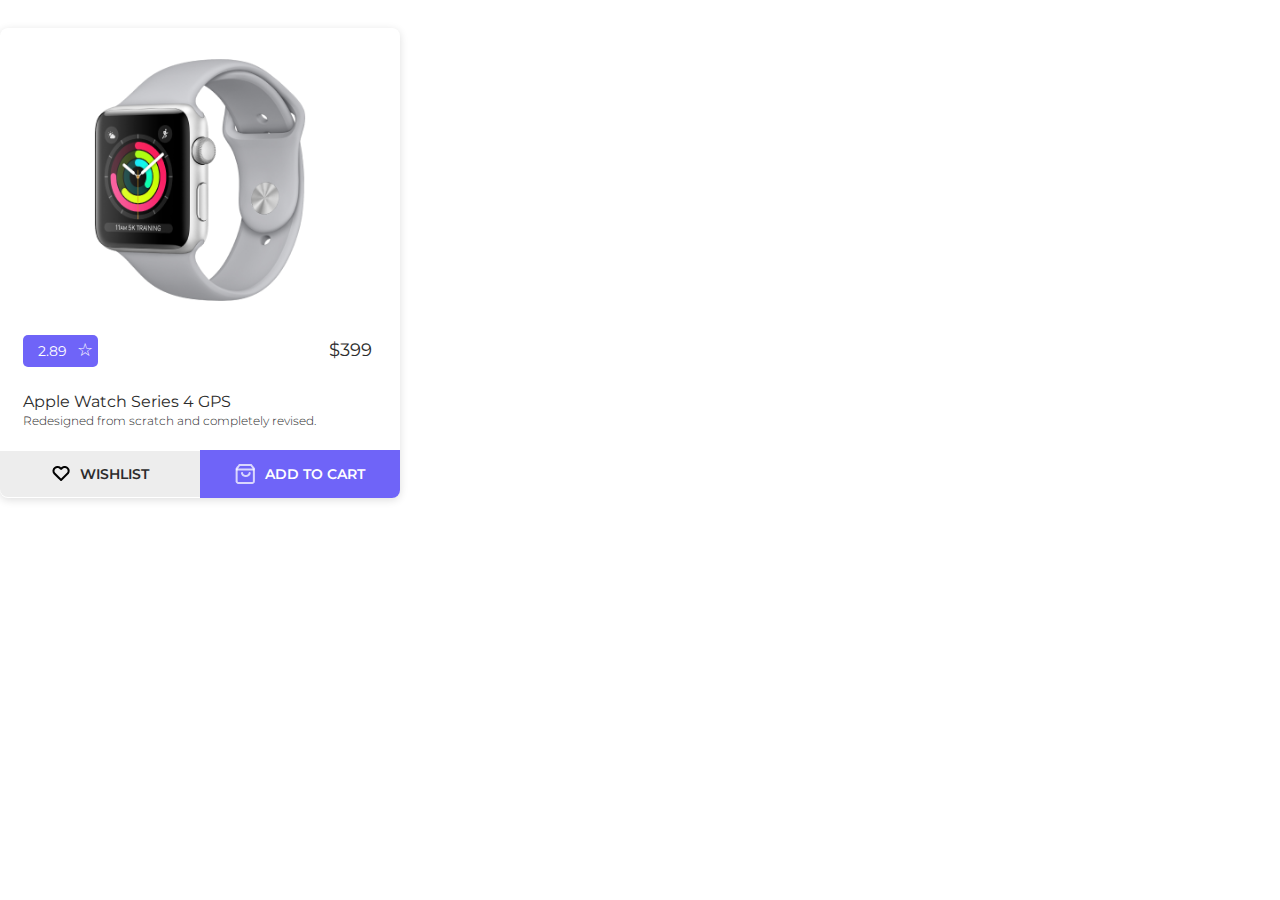
==== src/module-1/cards-list-v1/index.html @ d5ab5c95 "add card and cards layout" ====
<!DOCTYPE html>
<html lang="en">
<head>
    <meta charset="UTF-8">
    <meta http-equiv="X-UA-Compatible" content="IE=edge">
    <meta name="viewport" content="width=device-width, initial-scale=1.0">
    <title>Store</title>
    <link rel="stylesheet" href="css/style.min.css">
</head>
<body>
    <div class="cards">
        <div class="card">
            <div class="card__wrapper">
                <img class="card__img" src="./assets/apple-watch.png" alt="watch">
                <div class="card__rate-price">
                    <div class="rating"><span>2.89</span>&#9734;</div>
                    <div class="price">$<span>399</span></div>
                </div>
                <h3 class="card__title">Apple Watch Series 4 GPS</h3>
                <div class="card__descr">Redesigned from scratch and completely revised.</div>
            </div>
            <div class="card__buttons">
                <button class="wishlist"><img src="./assets/heart_black.png" alt="heart"><span>Wishlist</span></button>
                <button class="to-cart"><img src="./assets/shopping-bag.png" alt="bag"><span>Add to cart</span></button>
            </div>
        </div>
    </div>
</body>
</html>
---- src/module-1/cards-list-v1/css/style.min.css ----
@import url(https://fonts.googleapis.com/css2?family=Montserrat:wght@300;400;600&display=swap);*{font-family:Montserrat,sans-serif;box-sizing:border-box;margin:0;padding:0}.cards{padding-top:28px;display:flex;flex-wrap:wrap;justify-content:space-between;row-gap:16px}.cards .card{width:400px;border-radius:8px;background:#fff;padding-top:31px;box-shadow:0 2px 8px rgba(0,0,0,.135216)}.cards .card__wrapper{padding:0 23px;display:flex;flex-direction:column;align-items:center}.cards .card__img{max-width:60%}.cards .card__rate-price{padding-top:34px;width:100%;display:flex;flex-direction:row;justify-content:space-between}.cards .card__rate-price .rating{padding:5px;font-weight:400;font-size:18px;line-height:21px;color:#fff;background-color:#6f64f8;border-radius:5px}.cards .card__rate-price .rating span{font-size:14px;line-height:21px;padding:10px}.cards .card__rate-price .price{padding:5px;font-weight:400;font-size:18px;line-height:21px;color:#2c2c2c}.cards .card__title{padding-top:25px;font-weight:400;font-size:16px;line-height:19px;color:#2c2c2c;text-align:left;width:100%}.cards .card__descr{padding-top:3px;font-weight:300;font-size:12px;line-height:14px;color:#2c2c2c;text-align:left;width:100%}.cards .card__buttons{padding-top:22px;width:100%;display:flex;align-items:center}.cards .card__buttons .wishlist{display:flex;justify-content:center;align-items:center;padding:14px 0;background-color:#ededed;font-weight:600;font-size:14px;line-height:18px;color:#2c2c2c;text-transform:uppercase;width:50%;border:none;border-radius:0 0 0 8px}.cards .card__buttons .wishlist img{padding-right:10px}.cards .card__buttons .to-cart{display:flex;justify-content:center;align-items:center;padding:14px 0;background-color:#6f64f8;font-weight:600;font-size:14px;line-height:18px;color:#fff;text-transform:uppercase;width:50%;border:none;border-radius:0 0 8px 0}.cards .card__buttons .to-cart img{padding-right:10px}
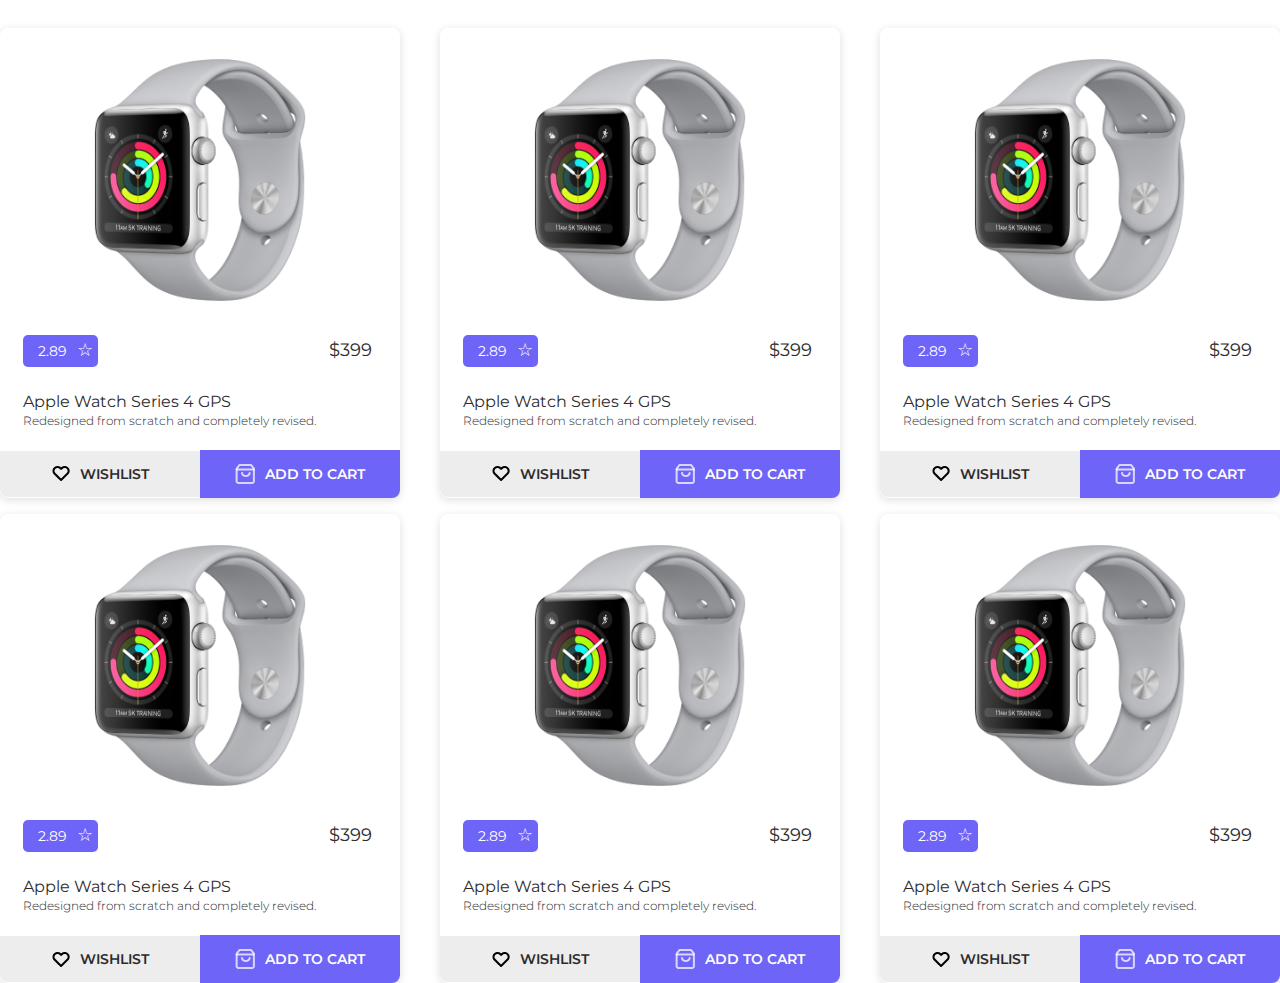
==== commit e0e8f668: "Update index.html" ====
--- a/src/module-1/cards-list-v1/index.html
+++ b/src/module-1/cards-list-v1/index.html
@@ -24,6 +24,81 @@
                 <button class="to-cart"><img src="./assets/shopping-bag.png" alt="bag"><span>Add to cart</span></button>
             </div>
         </div>
+      <div class="card">
+            <div class="card__wrapper">
+                <img class="card__img" src="./assets/apple-watch.png" alt="watch">
+                <div class="card__rate-price">
+                    <div class="rating"><span>2.89</span>&#9734;</div>
+                    <div class="price">$<span>399</span></div>
+                </div>
+                <h3 class="card__title">Apple Watch Series 4 GPS</h3>
+                <div class="card__descr">Redesigned from scratch and completely revised.</div>
+            </div>
+            <div class="card__buttons">
+                <button class="wishlist"><img src="./assets/heart_black.png" alt="heart"><span>Wishlist</span></button>
+                <button class="to-cart"><img src="./assets/shopping-bag.png" alt="bag"><span>Add to cart</span></button>
+            </div>
+        </div>
+      <div class="card">
+            <div class="card__wrapper">
+                <img class="card__img" src="./assets/apple-watch.png" alt="watch">
+                <div class="card__rate-price">
+                    <div class="rating"><span>2.89</span>&#9734;</div>
+                    <div class="price">$<span>399</span></div>
+                </div>
+                <h3 class="card__title">Apple Watch Series 4 GPS</h3>
+                <div class="card__descr">Redesigned from scratch and completely revised.</div>
+            </div>
+            <div class="card__buttons">
+                <button class="wishlist"><img src="./assets/heart_black.png" alt="heart"><span>Wishlist</span></button>
+                <button class="to-cart"><img src="./assets/shopping-bag.png" alt="bag"><span>Add to cart</span></button>
+            </div>
+        </div>
+      <div class="card">
+            <div class="card__wrapper">
+                <img class="card__img" src="./assets/apple-watch.png" alt="watch">
+                <div class="card__rate-price">
+                    <div class="rating"><span>2.89</span>&#9734;</div>
+                    <div class="price">$<span>399</span></div>
+                </div>
+                <h3 class="card__title">Apple Watch Series 4 GPS</h3>
+                <div class="card__descr">Redesigned from scratch and completely revised.</div>
+            </div>
+            <div class="card__buttons">
+                <button class="wishlist"><img src="./assets/heart_black.png" alt="heart"><span>Wishlist</span></button>
+                <button class="to-cart"><img src="./assets/shopping-bag.png" alt="bag"><span>Add to cart</span></button>
+            </div>
+        </div>
+      <div class="card">
+            <div class="card__wrapper">
+                <img class="card__img" src="./assets/apple-watch.png" alt="watch">
+                <div class="card__rate-price">
+                    <div class="rating"><span>2.89</span>&#9734;</div>
+                    <div class="price">$<span>399</span></div>
+                </div>
+                <h3 class="card__title">Apple Watch Series 4 GPS</h3>
+                <div class="card__descr">Redesigned from scratch and completely revised.</div>
+            </div>
+            <div class="card__buttons">
+                <button class="wishlist"><img src="./assets/heart_black.png" alt="heart"><span>Wishlist</span></button>
+                <button class="to-cart"><img src="./assets/shopping-bag.png" alt="bag"><span>Add to cart</span></button>
+            </div>
+        </div>
+      <div class="card">
+            <div class="card__wrapper">
+                <img class="card__img" src="./assets/apple-watch.png" alt="watch">
+                <div class="card__rate-price">
+                    <div class="rating"><span>2.89</span>&#9734;</div>
+                    <div class="price">$<span>399</span></div>
+                </div>
+                <h3 class="card__title">Apple Watch Series 4 GPS</h3>
+                <div class="card__descr">Redesigned from scratch and completely revised.</div>
+            </div>
+            <div class="card__buttons">
+                <button class="wishlist"><img src="./assets/heart_black.png" alt="heart"><span>Wishlist</span></button>
+                <button class="to-cart"><img src="./assets/shopping-bag.png" alt="bag"><span>Add to cart</span></button>
+            </div>
+        </div>
     </div>
 </body>
-</html>+</html>
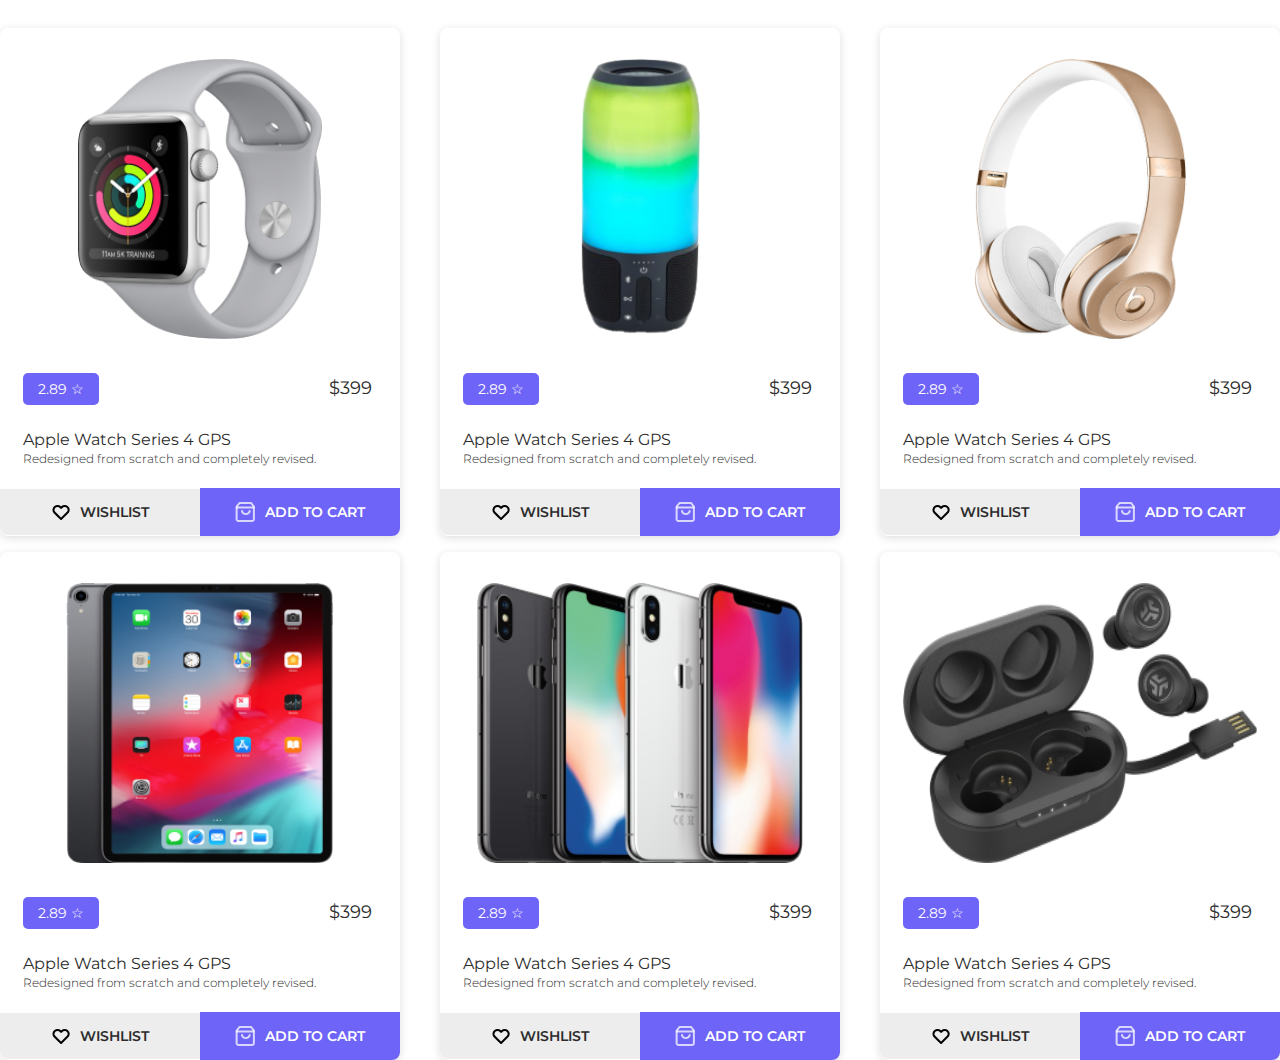
==== commit 63e44b83: "fix issues from feedbacks" ====
--- a/src/module-1/cards-list-v1/index.html
+++ b/src/module-1/cards-list-v1/index.html
@@ -5,98 +5,171 @@
     <meta http-equiv="X-UA-Compatible" content="IE=edge">
     <meta name="viewport" content="width=device-width, initial-scale=1.0">
     <title>Store</title>
-    <link rel="stylesheet" href="css/style.min.css">
+    <link rel="stylesheet" href="css/general.css">
+    <link rel="stylesheet" href="css/style.css">
 </head>
 <body>
     <div class="cards">
         <div class="card">
             <div class="card__wrapper">
-                <img class="card__img" src="./assets/apple-watch.png" alt="watch">
+                <div class="card__img-wrapper">
+                    <img class="card__img" src="./assets/apple-watch.png" alt="watch">
+                </div>
                 <div class="card__rate-price">
-                    <div class="rating"><span>2.89</span>&#9734;</div>
-                    <div class="price">$<span>399</span></div>
+                    <div class="rating">
+                        <span>2.89</span>
+                    </div>
+                    <div class="price">
+                        <span>399</span>
+                    </div>
                 </div>
                 <h3 class="card__title">Apple Watch Series 4 GPS</h3>
                 <div class="card__descr">Redesigned from scratch and completely revised.</div>
             </div>
             <div class="card__buttons">
-                <button class="wishlist"><img src="./assets/heart_black.png" alt="heart"><span>Wishlist</span></button>
-                <button class="to-cart"><img src="./assets/shopping-bag.png" alt="bag"><span>Add to cart</span></button>
+                <button class="wishlist">
+                    <img src="./assets/heart_black.png" alt="heart">
+                    <span>Wishlist</span>
+                </button>
+                <button class="to-cart">
+                    <img src="./assets/shopping-bag.png" alt="bag">
+                    <span>Add to cart</span>
+                </button>
             </div>
         </div>
       <div class="card">
             <div class="card__wrapper">
-                <img class="card__img" src="./assets/apple-watch.png" alt="watch">
+                <div class="card__img-wrapper">
+                    <img class="card__img" src="./assets/jbl-speaker.png" alt="jbl-speaker">
+                </div>
                 <div class="card__rate-price">
-                    <div class="rating"><span>2.89</span>&#9734;</div>
-                    <div class="price">$<span>399</span></div>
+                    <div class="rating">
+                        <span>2.89</span>
+                    </div>
+                    <div class="price">
+                        <span>399</span>
+                    </div>
                 </div>
                 <h3 class="card__title">Apple Watch Series 4 GPS</h3>
                 <div class="card__descr">Redesigned from scratch and completely revised.</div>
             </div>
             <div class="card__buttons">
-                <button class="wishlist"><img src="./assets/heart_black.png" alt="heart"><span>Wishlist</span></button>
-                <button class="to-cart"><img src="./assets/shopping-bag.png" alt="bag"><span>Add to cart</span></button>
+                <button class="wishlist">
+                    <img src="./assets/heart_black.png" alt="heart">
+                    <span>Wishlist</span>
+                </button>
+                <button class="to-cart">
+                    <img src="./assets/shopping-bag.png" alt="bag">
+                    <span>Add to cart</span>
+                </button>
             </div>
         </div>
       <div class="card">
             <div class="card__wrapper">
-                <img class="card__img" src="./assets/apple-watch.png" alt="watch">
+                <div class="card__img-wrapper">
+                    <img class="card__img" src="./assets/beats-headphones.png" alt="beats-headphones">
+                </div>
                 <div class="card__rate-price">
-                    <div class="rating"><span>2.89</span>&#9734;</div>
-                    <div class="price">$<span>399</span></div>
+                    <div class="rating">
+                        <span>2.89</span>
+                    </div>
+                    <div class="price">
+                        <span>399</span>
+                    </div>
                 </div>
                 <h3 class="card__title">Apple Watch Series 4 GPS</h3>
                 <div class="card__descr">Redesigned from scratch and completely revised.</div>
             </div>
             <div class="card__buttons">
-                <button class="wishlist"><img src="./assets/heart_black.png" alt="heart"><span>Wishlist</span></button>
-                <button class="to-cart"><img src="./assets/shopping-bag.png" alt="bag"><span>Add to cart</span></button>
+                <button class="wishlist">
+                    <img src="./assets/heart_black.png" alt="heart">
+                    <span>Wishlist</span>
+                </button>
+                <button class="to-cart">
+                    <img src="./assets/shopping-bag.png" alt="bag">
+                    <span>Add to cart</span>
+                </button>
             </div>
         </div>
       <div class="card">
             <div class="card__wrapper">
-                <img class="card__img" src="./assets/apple-watch.png" alt="watch">
+                <div class="card__img-wrapper">
+                    <img class="card__img" src="./assets/ipad-pro.png" alt="ipad-pro">
+                </div>
                 <div class="card__rate-price">
-                    <div class="rating"><span>2.89</span>&#9734;</div>
-                    <div class="price">$<span>399</span></div>
+                    <div class="rating">
+                        <span>2.89</span>
+                    </div>
+                    <div class="price">
+                        <span>399</span>
+                    </div>
                 </div>
                 <h3 class="card__title">Apple Watch Series 4 GPS</h3>
                 <div class="card__descr">Redesigned from scratch and completely revised.</div>
             </div>
             <div class="card__buttons">
-                <button class="wishlist"><img src="./assets/heart_black.png" alt="heart"><span>Wishlist</span></button>
-                <button class="to-cart"><img src="./assets/shopping-bag.png" alt="bag"><span>Add to cart</span></button>
+                <button class="wishlist">
+                    <img src="./assets/heart_black.png" alt="heart">
+                    <span>Wishlist</span>
+                </button>
+                <button class="to-cart">
+                    <img src="./assets/shopping-bag.png" alt="bag">
+                    <span>Add to cart</span>
+                </button>
             </div>
         </div>
       <div class="card">
             <div class="card__wrapper">
-                <img class="card__img" src="./assets/apple-watch.png" alt="watch">
+                <div class="card__img-wrapper">
+                    <img class="card__img" src="./assets/iphone-x.png" alt="iphone-x">
+                </div>
                 <div class="card__rate-price">
-                    <div class="rating"><span>2.89</span>&#9734;</div>
-                    <div class="price">$<span>399</span></div>
+                    <div class="rating">
+                        <span>2.89</span>
+                    </div>
+                    <div class="price">
+                        <span>399</span>
+                    </div>
                 </div>
                 <h3 class="card__title">Apple Watch Series 4 GPS</h3>
                 <div class="card__descr">Redesigned from scratch and completely revised.</div>
             </div>
             <div class="card__buttons">
-                <button class="wishlist"><img src="./assets/heart_black.png" alt="heart"><span>Wishlist</span></button>
-                <button class="to-cart"><img src="./assets/shopping-bag.png" alt="bag"><span>Add to cart</span></button>
+                <button class="wishlist">
+                    <img src="./assets/heart_black.png" alt="heart">
+                    <span>Wishlist</span>
+                </button>
+                <button class="to-cart">
+                    <img src="./assets/shopping-bag.png" alt="bag">
+                    <span>Add to cart</span>
+                </button>
             </div>
         </div>
       <div class="card">
             <div class="card__wrapper">
-                <img class="card__img" src="./assets/apple-watch.png" alt="watch">
+                <div class="card__img-wrapper">
+                    <img class="card__img" src="./assets/jlab-audio-wireless.png" alt="jlab-audio-wireless">
+                </div>
                 <div class="card__rate-price">
-                    <div class="rating"><span>2.89</span>&#9734;</div>
-                    <div class="price">$<span>399</span></div>
+                    <div class="rating">
+                        <span>2.89</span>
+                    </div>
+                    <div class="price">
+                        <span>399</span>
+                    </div>
                 </div>
                 <h3 class="card__title">Apple Watch Series 4 GPS</h3>
                 <div class="card__descr">Redesigned from scratch and completely revised.</div>
             </div>
             <div class="card__buttons">
-                <button class="wishlist"><img src="./assets/heart_black.png" alt="heart"><span>Wishlist</span></button>
-                <button class="to-cart"><img src="./assets/shopping-bag.png" alt="bag"><span>Add to cart</span></button>
+                <button class="wishlist">
+                    <img src="./assets/heart_black.png" alt="heart">
+                    <span>Wishlist</span>
+                </button>
+                <button class="to-cart">
+                    <img src="./assets/shopping-bag.png" alt="bag">
+                    <span>Add to cart</span>
+                </button>
             </div>
         </div>
     </div>
--- a/src/module-1/cards-list-v1/css/general.css
+++ b/src/module-1/cards-list-v1/css/general.css
@@ -0,0 +1,7 @@
+@import url(https://fonts.googleapis.com/css2?family=Montserrat:wght@300;400;600&display=swap);
+    * {
+    font-family: Montserrat, sans-serif;
+    box-sizing: border-box;
+    margin: 0;
+    padding: 0;
+}--- a/src/module-1/cards-list-v1/css/style.css
+++ b/src/module-1/cards-list-v1/css/style.css
@@ -0,0 +1,121 @@
+.cards {
+    padding-top: 28px;
+    display: flex;
+    flex-wrap: wrap;
+    justify-content: space-between;
+    row-gap: 16px;
+}
+.cards .card {
+    width: 400px;
+    border-radius: 8px;
+    background: #fff;
+    padding-top: 31px;
+    box-shadow: 0 2px 8px rgba(0, 0, 0, .135216);
+}
+.cards .card__wrapper {
+    padding: 0 23px;
+    display: flex;
+    flex-direction: column;
+    align-items: center;
+}
+.cards .card__wrapper .card__img-wrapper {
+    height: 280px;
+}
+.cards .card__wrapper .card__img-wrapper .card__img {
+    width: 100%;
+    height: 100%;
+}
+.cards .card__rate-price {
+    padding-top: 34px;
+    width: 100%;
+    display: flex;
+    flex-direction: row;
+    justify-content: space-between;
+}
+.cards .card__rate-price .rating {
+    padding: 5px;
+    font-weight: 400;
+    font-size: 18px;
+    line-height: 21px;
+    color: #fff;
+    background-color: #6f64f8;
+    border-radius: 5px;
+}
+.cards .card__rate-price .rating span {
+    font-size: 14px;
+    line-height: 21px;
+    padding: 10px;
+}
+.cards .card__rate-price .rating span::after {
+    content: ' \2606';
+}
+.cards .card__rate-price .price {
+    padding: 5px;
+    font-weight: 400;
+    font-size: 18px;
+    line-height: 21px;
+    color: #2c2c2c;
+}
+.cards .card__rate-price .price span::before {
+    content: '$';
+}
+.cards .card__title {
+    padding-top: 25px;
+    font-weight: 400;
+    font-size: 16px;
+    line-height: 19px;
+    color: #2c2c2c;
+    text-align: left;
+    width: 100%;
+}
+.cards .card__descr {
+    padding-top: 3px;
+    font-weight: 300;
+    font-size: 12px;
+    line-height: 14px;
+    color: #2c2c2c;
+    text-align: left;
+    width: 100%;
+}
+.cards .card__buttons {
+    padding-top: 22px;
+    width: 100%;
+    display: flex;
+    align-items: center;
+}
+.cards .card__buttons .wishlist {
+    display: flex;
+    justify-content: center;
+    align-items: center;
+    padding: 14px 0;
+    background-color: #ededed;
+    font-weight: 600;
+    font-size: 14px;
+    line-height: 18px;
+    color: #2c2c2c;
+    text-transform: uppercase;
+    width: 50%;
+    border: none;
+    border-radius: 0 0 0 8px;
+}
+.cards .card__buttons .wishlist img {
+    padding-right: 10px;
+}
+.cards .card__buttons .to-cart {
+    display: flex;
+    justify-content: center;
+    align-items: center;
+    padding: 14px 0;
+    background-color: #6f64f8;
+    font-weight: 600;
+    font-size: 14px;
+    line-height: 18px;
+    color: #fff;
+    text-transform: uppercase;
+    width: 50%;
+    border: none;
+    border-radius: 0 0 8px 0;
+}
+.cards .card__buttons .to-cart img {
+    padding-right: 10px;
+}
